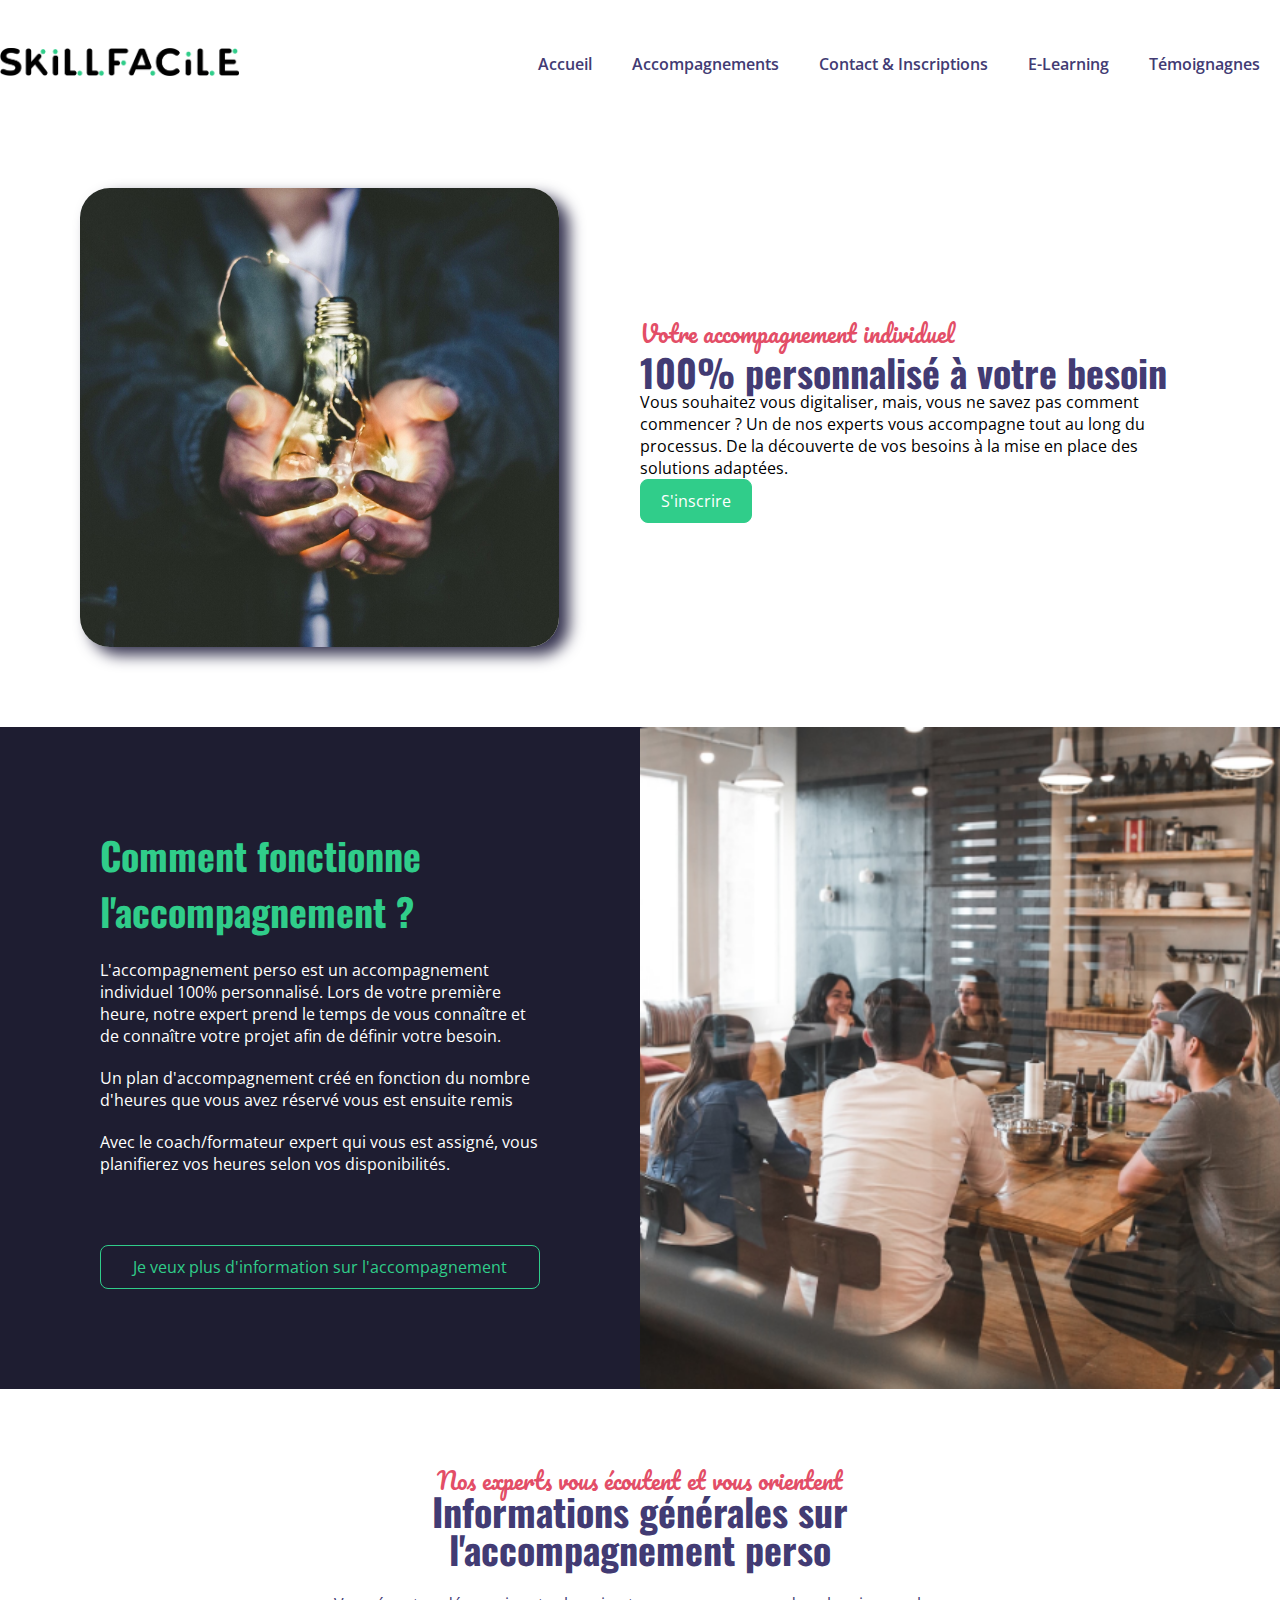
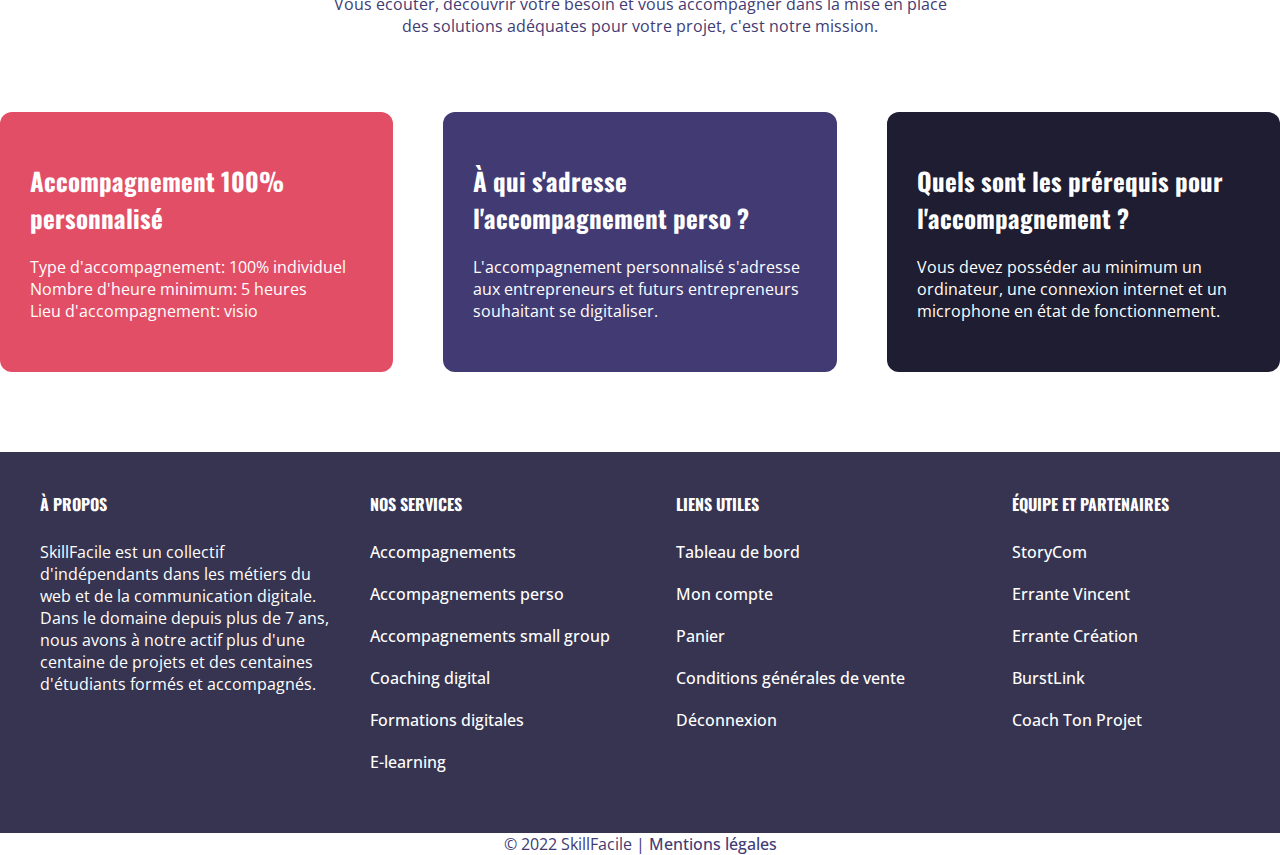
==== accomp-perso.html @ 80e5d906 "Ajout d'un onglet Commencement du nouvel onglet" ====
<!DOCTYPE html>
<html lang="fr">
<head>
    <meta charset="UTF-8">
    <meta name="viewport" content="width=device-width, initial-scale=1.0">
    <link rel="stylesheet" href="css/style.css">
    <title>Accompagnement personnel</title>
</head>
<body>
    <header>
        <a href="/index.html"><img src="images/logo-noir.png" alt="logo-noir"></a>
        <ul class="menu-desktop">
            <li><a href="/index.html">Accueil</a></li>
            <li><a href="#">Accompagnements</a></li>
            <li><a href="#">Contact & Inscriptions</a></li>
            <li><a href="#">E-Learning</a></li>
            <li><a href="#">Témoignagnes</a></li>
        </ul>
        <a href=""><i class="fa-solid fa-bars"></i></a>
    </header>
    <main>
        <section id="accomp-perso-first-section">
            <img src="/images/accompagnemlent-perso.png" alt="accomp-perso">
            <article>
                <h1>Votre accompagnement individuel</h1>
                <h2>100% personnalisé à votre besoin</h2>
                <p>Vous souhaitez vous digitaliser, mais, vous ne savez pas comment commencer ? Un de nos experts vous accompagne tout au long du processus. De la découverte de vos besoins à la mise en place des solutions adaptées.</p>
                <button class="button-green">S'inscrire</button>
            </article>
        </section>
        <section id="accomp-perso-scd-section" class="bgcolor">
            <div class="accomp-perso-scd-section">
                <article>
                    <h3 class="green-color">Comment fonctionne l'accompagnement ?</h3>
                    <p class="white-color">L'accompagnement perso est un accompagnement individuel 100% personnalisé. Lors de votre première heure, notre expert prend le temps de vous connaître et de connaître votre projet afin de définir votre besoin.</p>
                    <p class="white-color">Un plan d'accompagnement créé en fonction du nombre d'heures que vous avez réservé vous est ensuite remis</p>
                    <p class="white-color">Avec le coach/formateur expert qui vous est assigné, vous planifierez vos heures selon vos disponibilités.</p>
                    <button class="button-white-bg">Je veux plus d'information sur l'accompagnement</button>
                </article>
            </div>
            <div class="article-snd-section-bg-image"></div>
        </section>
        <section id="accomp-perso-third-section">
            <article class="accomp-perso-third-section">
                <div class="accomp-perso-third-section-intro">
                    <h2 class="h1-style">Nos experts vous écoutent et vous orientent</h2>
                    <h3>Informations générales sur l'accompagnement perso</h3>
                    <p>Vous écouter, découvrir votre besoin et vous accompagner dans la mise en place des solutions adéquates pour votre projet, c'est notre mission.</p>
                </div>
                <div class="infos-generales-accompagnement">
                    <div class="infos-generales-accompagnement-items box-color-perso">
                        <div>
                            <h4 class="white-color">Accompagnement 100% personnalisé</h4>
                        </div>
                        <div>
                            <p class="white-color">Type d'accompagnement: 100% individuel</p>
                            <p class="white-color">Nombre d'heure minimum: 5 heures</p>
                            <p class="white-color">Lieu d'accompagnement: visio</p>
                        </div>
                    </div>
                    <div class="infos-generales-accompagnement-items box-color-qui">
                        <h4 class="white-color">À qui s'adresse l'accompagnement perso ?</h4>
                        <p class="white-color">L'accompagnement personnalisé s'adresse aux entrepreneurs et futurs entrepreneurs souhaitant se digitaliser.</p>
                    </div>
                    <div class="infos-generales-accompagnement-items box-color-prerequis">
                        <h4 class="white-color">Quels sont les prérequis pour l'accompagnement ?</h4>
                        <p class="white-color">Vous devez posséder au minimum un ordinateur, une connexion internet et un microphone en état de fonctionnement.</p>
                    </div>
                </div>
            </article>
        </section>
    </main>
    <footer>
        <div class="footer">
            <div class="premierfooter">
                <div class="apropos">
                    <h3 class="white-color">à propos</h3>
                    <p class="white-color">SkillFacile est un collectif d'indépendants dans les métiers du web et de la communication digitale. Dans le domaine depuis plus de 7 ans, nous avons à notre actif plus d'une centaine de projets et des centaines d'étudiants formés et accompagnés.</p>
                </div>
                <div class="nosservices">
                    <h3 class="white-color">nos services</h3>
                    <ul>
                        <li><a href="#" class="white-color">Accompagnements</a></li>
                        <li><a href="#" class="white-color">Accompagnements perso</a></li>
                        <li><a href="#" class="white-color">Accompagnements small group</a></li>
                        <li><a href="#" class="white-color">Coaching digital</a></li>
                        <li><a href="#" class="white-color">Formations digitales</a></li>
                        <li><a href="#" class="white-color">E-learning</a></li>
                    </ul>
                </div>
                <div class="liensutiles">
                    <h3 class="white-color">liens utiles</h3>
                    <ul>
                        <li><a href="#" class="white-color">Tableau de bord</a></li>
                        <li><a href="#" class="white-color">Mon compte</a></li>
                        <li><a href="#" class="white-color">Panier</a></li>
                        <li><a href="#" class="white-color">Conditions générales de vente</a></li>
                        <li><a href="#" class="white-color">Déconnexion</a></li>
                    </ul>
                </div>
                <div class="equipe">
                    <h3 class="white-color">équipe et partenaires</h3>
                    <ul>
                        <li><a href="#" class="white-color">StoryCom</a></li>
                        <li><a href="#" class="white-color">Errante Vincent</a></li>
                        <li><a href="#" class="white-color">Errante Création</a></li>
                        <li><a href="#" class="white-color">BurstLink</a></li>
                        <li><a href="#" class="white-color">Coach Ton Projet</a></li>
                    </ul>
                </div>
            </div>
        </div>
        <div class="copyright">
            <p>&#169; 2022 SkillFacile | <a href="#" class="boldlink">Mentions légales</a></p>
        </div>
    </footer>
</body>
</html>
---- css/style.css ----
@import url('bases/bases.css');
@import url('modules/modules.css');
@import url('layouts/footer.css');
@import url('layouts/header.css');
@import url('layouts/main.css');
@import url('pages/accomp-perso.css');
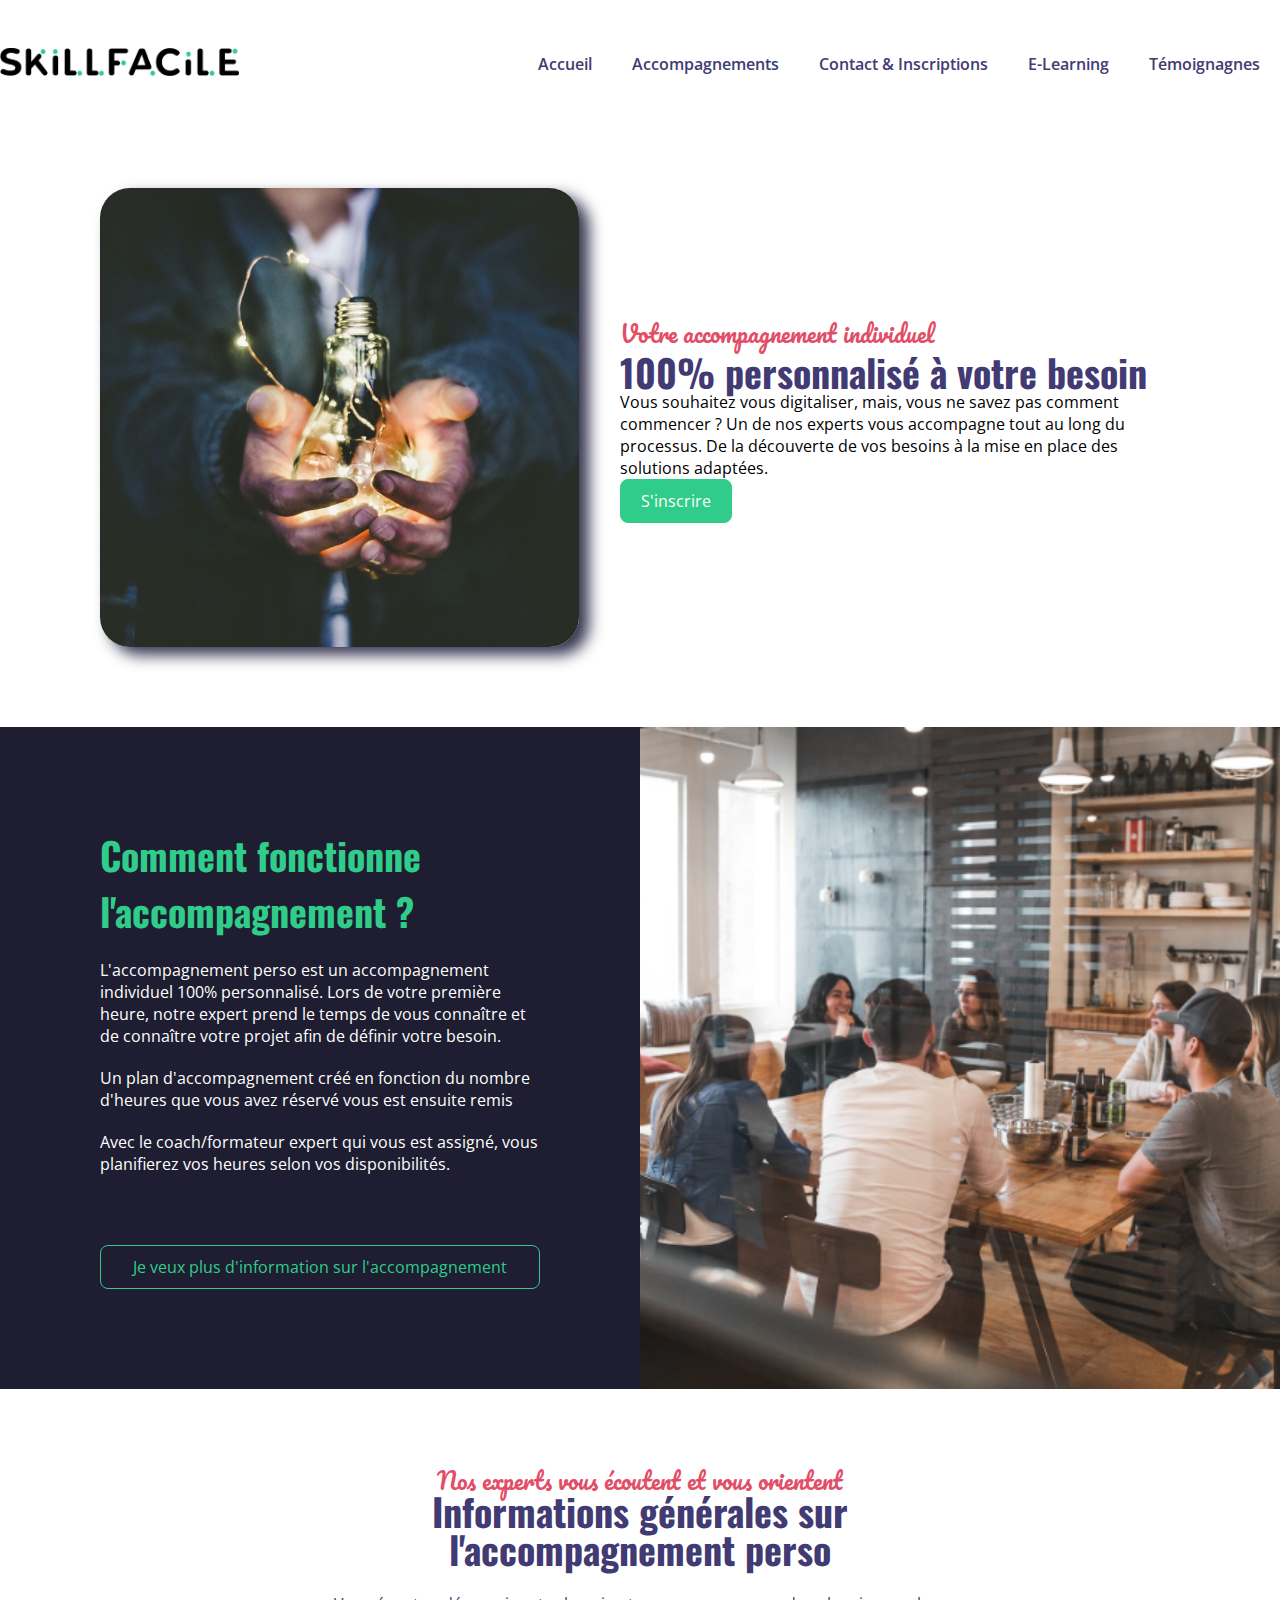
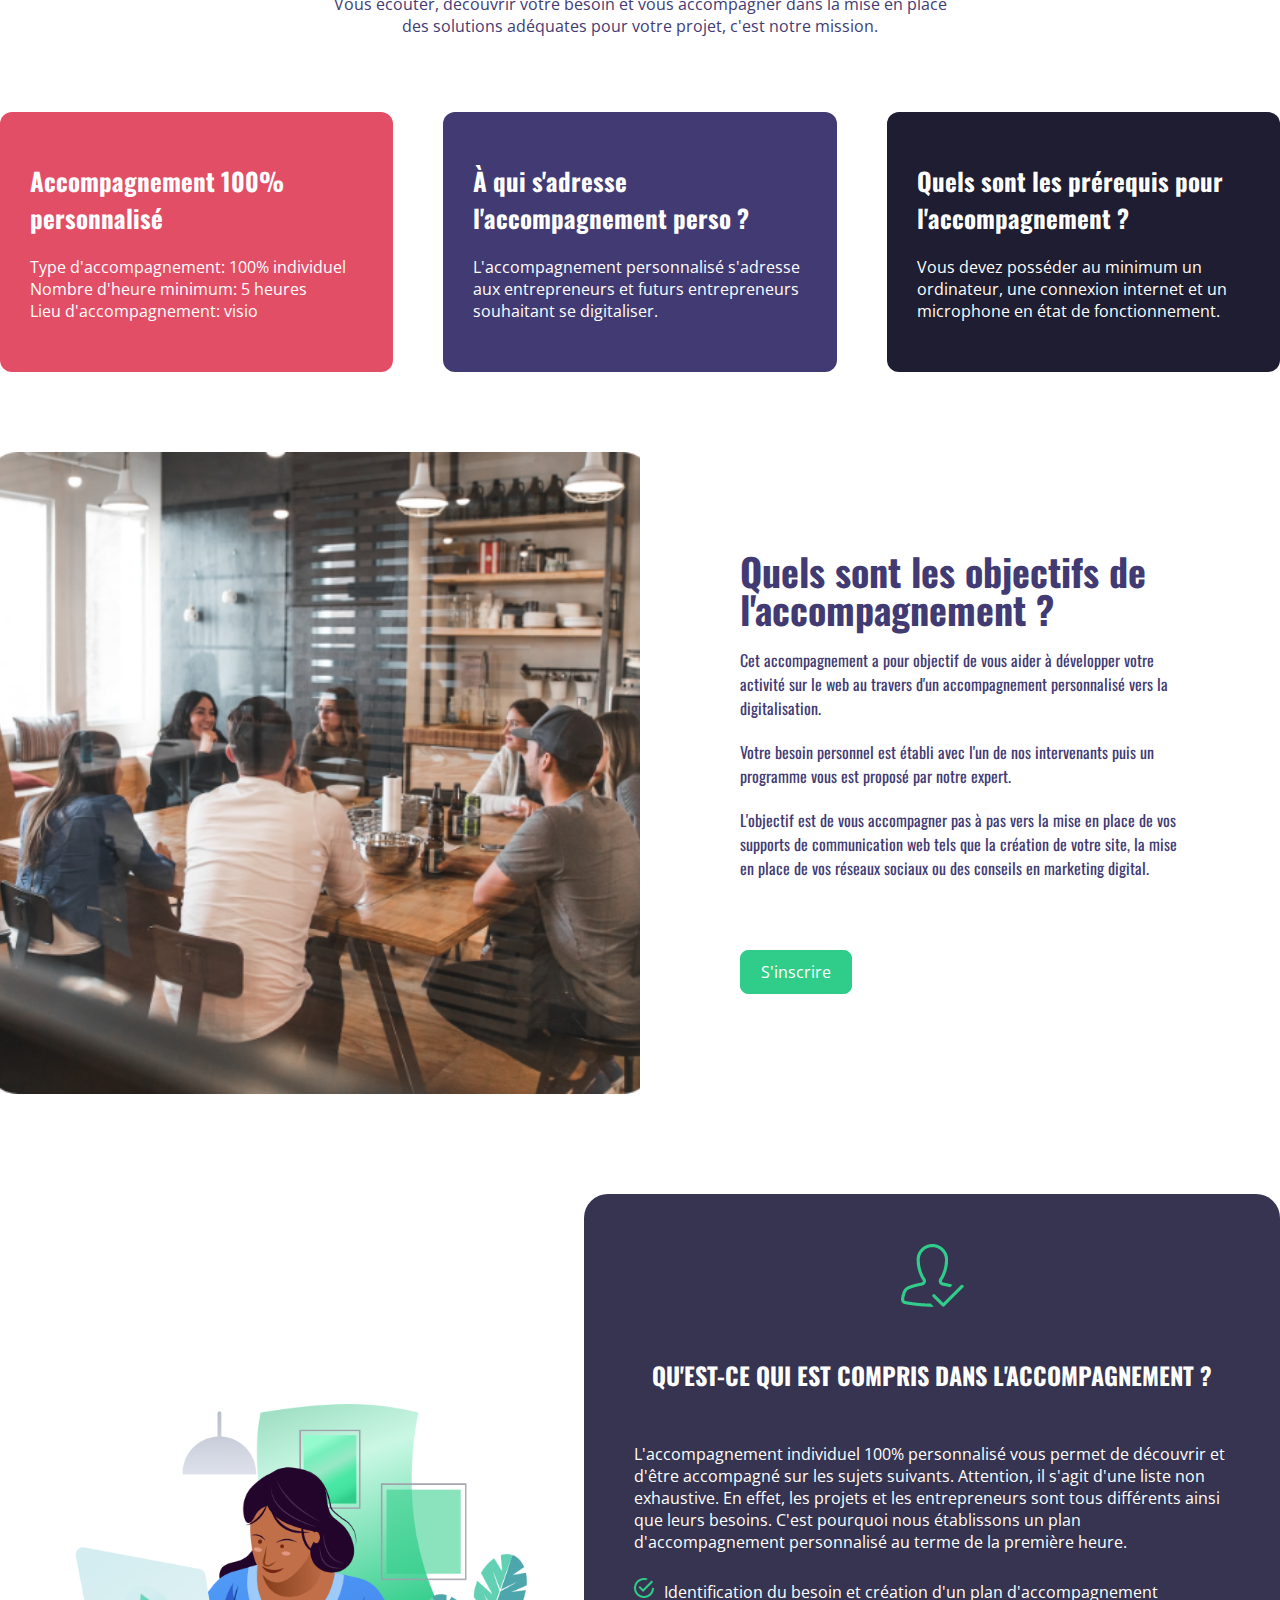
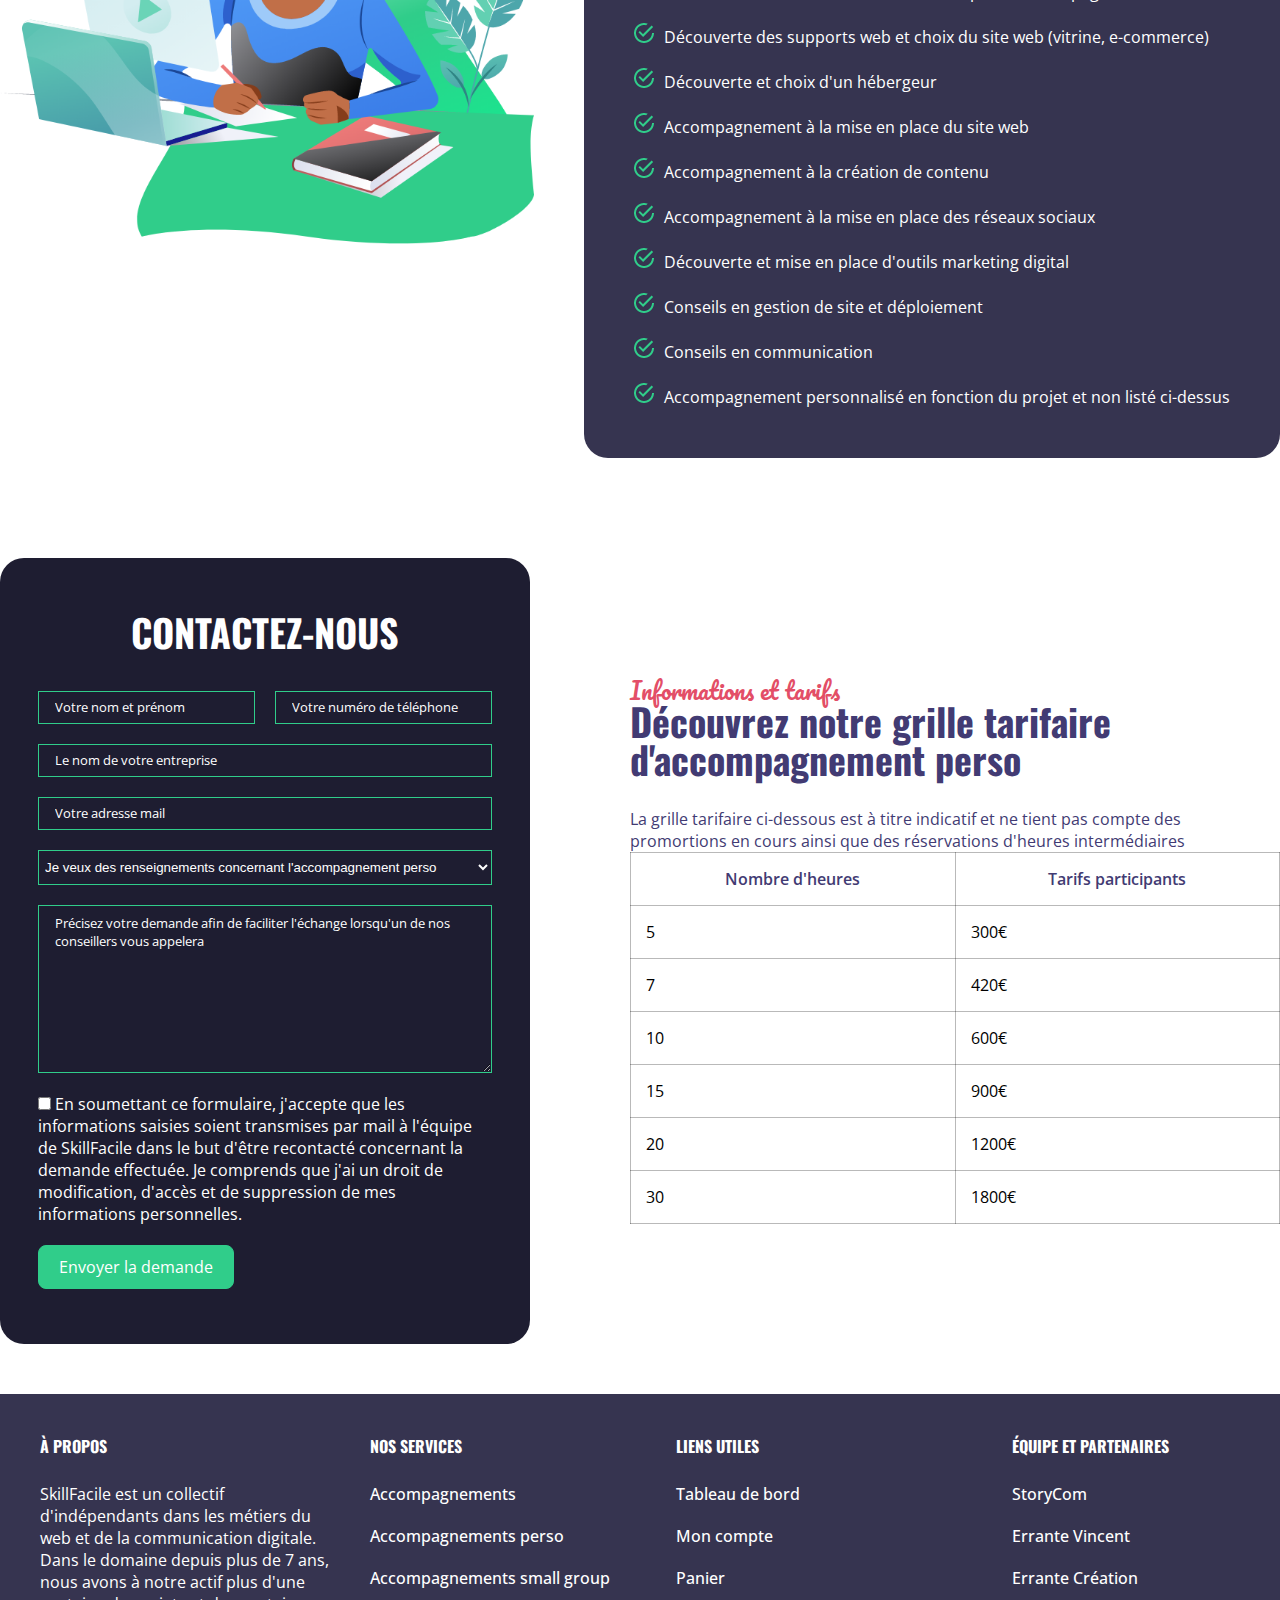
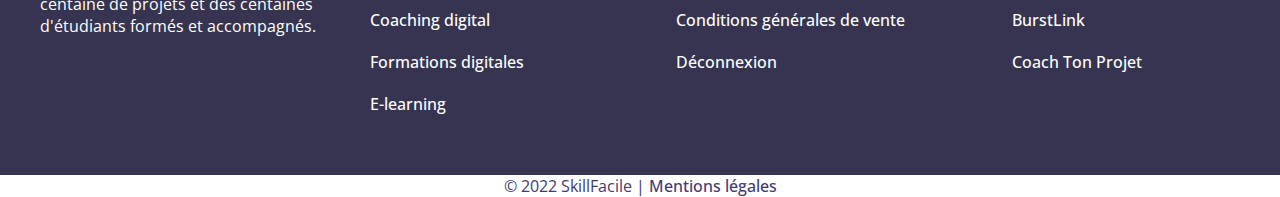
==== commit 90a99e4f: "Ajout de la page accompagnement personnel Mise en forme de la page via le bouton inscription accompa" ====
--- a/accomp-perso.html
+++ b/accomp-perso.html
@@ -69,6 +69,113 @@
                 </div>
             </article>
         </section>
+        <section id="accomp-perso-fourth-section">
+            <div class="article-fourth-section-bg-image"></div>
+            <div class="accomp-perso-fourth-section">
+                <article>
+                    <h3>Quels sont les objectifs de l'accompagnement ?</h3>
+                    <p>Cet accompagnement a pour objectif de vous aider à développer votre activité sur le web au travers d'un accompagnement personnalisé vers la digitalisation.</p>
+                    <p>Votre besoin personnel est établi avec l'un de nos intervenants puis un programme vous est proposé par notre expert.</p>
+                    <p>L'objectif est de vous accompagner pas à pas vers la mise en place de vos supports de communication web tels que la création de votre site, la mise en place de vos réseaux sociaux ou des conseils en marketing digital.</p>
+                    <button class="button-green">S'inscrire</button>
+                </article>
+            </div>
+        </section>
+        <section id="accomp-perso-fifth-section">
+            <div>
+                <img src="/images/skills.png" alt="skills">
+            </div>
+            <div class="accomp-perso-fifth-section">
+                <article>
+                    <div class="accomp-perso-fifth-section-title-article">
+                        <img src="/images/accompagnement-perso.png" alt="accomp-perso">
+                        <h3 class="white-color">qu'est-ce qui est compris dans l'accompagnement ?</h3>
+                    </div>
+                    <div class="accomp-perso-fifth-section-content-article">
+                        <p class="white-color">L'accompagnement individuel 100% personnalisé vous permet de découvrir et d'être accompagné sur les sujets suivants. Attention, il s'agit d'une liste non exhaustive. En effet, les projets et les entrepreneurs sont tous différents ainsi que leurs besoins. C'est pourquoi nous établissons un plan d'accompagnement personnalisé au terme de la première heure.</p>
+                        <ul>
+                            <li class="white-color">Identification du besoin et création d'un plan d'accompagnement</li>
+                            <li class="white-color">Découverte des supports web et choix du site web (vitrine, e-commerce)</li>
+                            <li class="white-color">Découverte et choix d'un hébergeur</li>
+                            <li class="white-color">Accompagnement à la mise en place du site web</li>
+                            <li class="white-color">Accompagnement à la création de contenu</li>
+                            <li class="white-color">Accompagnement à la mise en place des réseaux sociaux</li>
+                            <li class="white-color">Découverte et mise en place d'outils marketing digital</li>
+                            <li class="white-color">Conseils en gestion de site et déploiement</li>
+                            <li class="white-color">Conseils en communication</li>
+                            <li class="white-color">Accompagnement personnalisé en fonction du projet et non listé ci-dessus</li>
+                        </ul>
+                    </div>
+                </article>
+            </div>
+        </section>
+        <section id="accomp-perso-sixth-section">
+            <aside class="bgcolor">
+                <h2 class="white-color">contactez-nous</h2>
+                <form method="post">
+                    <div class="grid-form">
+                        <input class="white-color" type="text" placeholder="Votre nom et prénom" required autocomplete="on">
+                        <input class="white-color" type="tel" placeholder="Votre numéro de téléphone" autocomplete="on" required>
+                    </div>
+                    <input class="white-color" type="text" placeholder="Le nom de votre entreprise" autocomplete="on" required>
+                    <input class="white-color" type="email" placeholder="Votre adresse mail" autocomplete="on" required>
+                    <select>
+                        <option class="white-color" value="choix">Je veux des renseignements concernant l'accompagnement perso</option>
+                        <option class="white-color" value="choix">Je veux des renseignements concernant l'accompagnement small group</option>
+                        <option class="white-color" value="choix">Je veux des renseignements concernant la formation digitale</option>
+                        <option class="white-color" value="choix">Je veux des renseignements concernant le coaching digital</option>
+                        <option class="white-color" value="choix">J'ai une autre demande</option>
+                    </select>
+                    <textarea class="white-color" cols="30" rows="10" placeholder="Précisez votre demande afin de faciliter l'échange lorsqu'un de nos conseillers vous appelera"></textarea>
+                    <div>
+                        <input type="checkbox">
+                        <label class="white-color" id="checkbox">En soumettant ce formulaire, j'accepte que les informations saisies soient transmises par mail à l'équipe de SkillFacile dans le but d'être recontacté concernant la demande effectuée. Je comprends que j'ai un droit de modification, d'accès et de suppression de mes informations personnelles.</label>
+                    </div>
+                    <input class="button-green button-form" type="submit" value="Envoyer la demande">
+                </form>
+            </aside>
+            <article class="accomp-perso-sixth-section">
+                <div class="accomp-perso-sixth-section-title-grille">
+                    <h2 class="h1-style">Informations et tarifs</h2>
+                    <h3>Découvrez notre grille tarifaire d'accompagnement perso</h3>
+                    <p>La grille tarifaire ci-dessous est à titre indicatif et ne tient pas compte des promortions en cours ainsi que des réservations d'heures intermédiaires</p>
+                </div>
+                <table class="accomp-perso-sixth-section-grille">
+                    <thead>
+                        <tr>
+                            <td>Nombre d'heures</td>
+                            <td>Tarifs participants</td>
+                        </tr>
+                    </thead>
+                    <tbody>
+                        <tr>
+                            <td>5</td>
+                            <td>300€</td>
+                        </tr>
+                        <tr>
+                            <td>7</td>
+                            <td>420€</td>
+                        </tr>
+                        <tr>
+                            <td>10</td>
+                            <td>600€</td>
+                        </tr>
+                        <tr>
+                            <td>15</td>
+                            <td>900€</td>
+                        </tr>
+                        <tr>
+                            <td>20</td>
+                            <td>1200€</td>
+                        </tr>
+                        <tr>
+                            <td>30</td>
+                            <td>1800€</td>
+                        </tr>
+                    </tbody>
+                </table>
+            </article>
+        </section>
     </main>
     <footer>
         <div class="footer">
